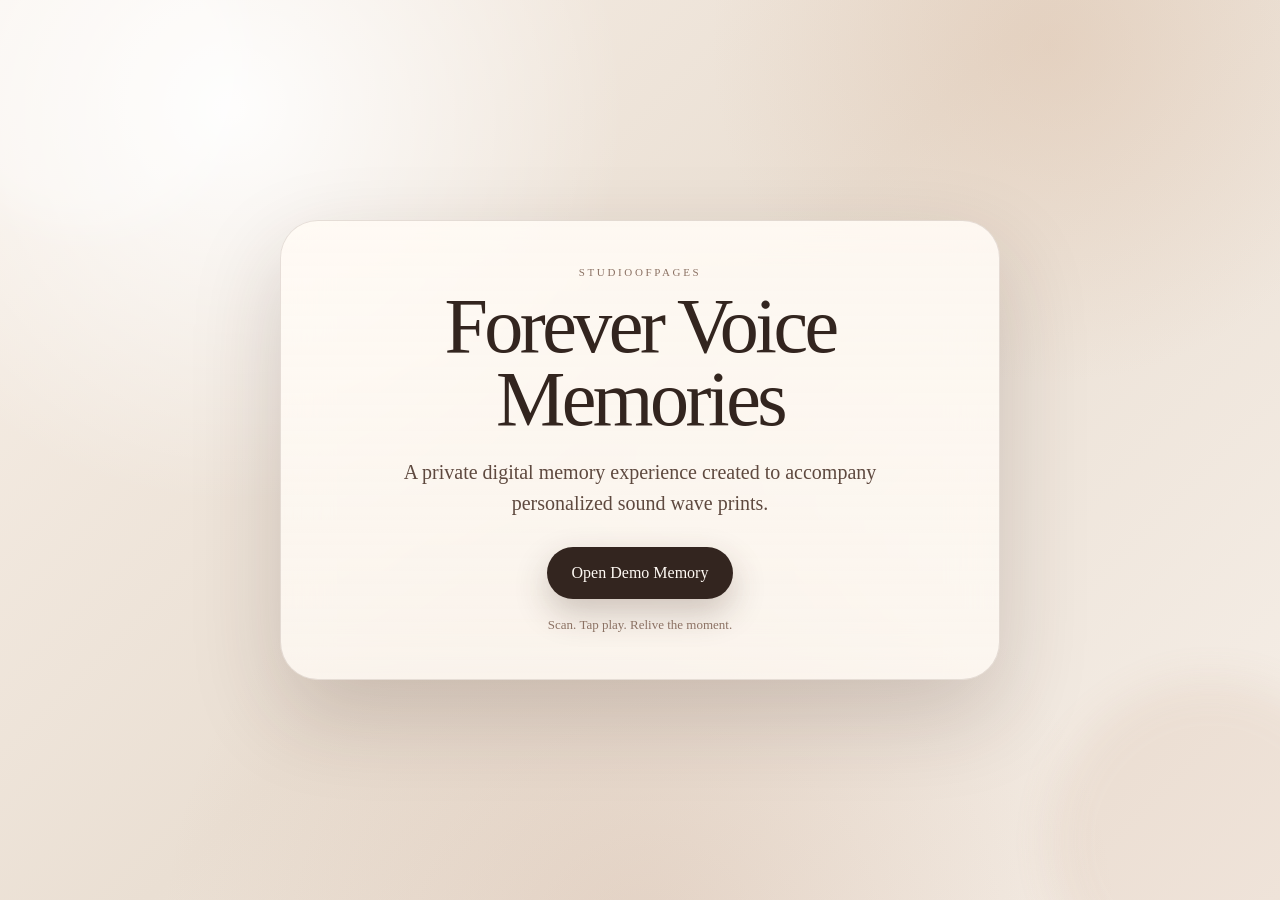
==== index.html @ 603de210 "Initial StudioOfPages Memories v4" ====
<!doctype html>
<html lang="en">
<head>
  <meta charset="utf-8">
  <meta name="viewport" content="width=device-width, initial-scale=1">
  <title>StudioOfPages Memories</title>
  <meta name="description" content="Private personalized memory pages by StudioOfPages.">
  <link rel="stylesheet" href="assets/style.css">
</head>
<body class="landing">
  <div class="ambient ambient-one"></div>
  <div class="ambient ambient-two"></div>

  <main class="landing-shell">
    <p class="kicker">StudioOfPages</p>
    <h1>Forever Voice Memories</h1>
    <p class="lead">
      A private digital memory experience created to accompany personalized sound wave prints.
    </p>
    <a class="primary-link" href="memory/0001/">Open Demo Memory</a>
    <p class="tiny">Scan. Tap play. Relive the moment.</p>
  </main>
</body>
</html>
---- assets/style.css ----
:root {
  --ink: #33251f;
  --muted: #8b7163;
  --paper: rgba(255, 250, 244, 0.78);
  --paper-strong: rgba(255, 250, 244, 0.92);
  --line: rgba(79, 53, 42, 0.14);
  --shadow: rgba(54, 35, 26, 0.18);
  --accent: #a7785f;
  --accent-dark: #51382f;
}

* {
  box-sizing: border-box;
}

html {
  min-height: 100%;
  background: #f4ebe2;
}

body {
  margin: 0;
  min-height: 100vh;
  font-family: ui-serif, Georgia, Cambria, "Times New Roman", serif;
  color: var(--ink);
  overflow-x: hidden;
  background:
    radial-gradient(circle at 18% 12%, rgba(255,255,255,0.92), transparent 30%),
    radial-gradient(circle at 82% 5%, rgba(216,183,157,0.36), transparent 25%),
    radial-gradient(circle at 50% 105%, rgba(184,139,111,0.22), transparent 42%),
    linear-gradient(135deg, #f8f0e8, #eadfd3 48%, #f6efe8);
  display: grid;
  place-items: center;
  padding: 24px;
}

.noise {
  position: fixed;
  inset: 0;
  pointer-events: none;
  opacity: .18;
  background-image:
    radial-gradient(circle at center, rgba(58,39,31,.12) 0 1px, transparent 1px);
  background-size: 18px 18px;
  mask-image: linear-gradient(to bottom, transparent, black 20%, black 80%, transparent);
}

.ambient {
  position: fixed;
  width: 320px;
  height: 320px;
  border-radius: 50%;
  filter: blur(20px);
  opacity: .45;
  pointer-events: none;
}

.ambient-one {
  top: -90px;
  left: -70px;
  background: rgba(255,255,255,.72);
  animation: floatA 12s ease-in-out infinite alternate;
}

.ambient-two {
  right: -90px;
  bottom: -100px;
  background: rgba(190,143,112,.28);
  animation: floatB 14s ease-in-out infinite alternate;
}

.memory-shell,
.landing-shell {
  width: min(100%, 720px);
  position: relative;
  z-index: 2;
  animation: reveal 900ms ease both;
}

.hero-panel,
.landing-shell {
  border: 1px solid var(--line);
  background: linear-gradient(180deg, var(--paper-strong), var(--paper));
  backdrop-filter: blur(24px);
  -webkit-backdrop-filter: blur(24px);
  border-radius: 38px;
  padding: clamp(22px, 5vw, 46px);
  text-align: center;
  box-shadow: 0 34px 90px var(--shadow);
}

.kicker {
  margin: 0 0 12px;
  font-size: 11px;
  line-height: 1;
  letter-spacing: .24em;
  text-transform: uppercase;
  color: var(--muted);
}

h1 {
  margin: 0;
  font-weight: 400;
  letter-spacing: -0.045em;
  font-size: clamp(40px, 10vw, 78px);
  line-height: .93;
}

.lead {
  max-width: 520px;
  margin: 22px auto 28px;
  font-size: 20px;
  line-height: 1.55;
  color: #5e493f;
}

.names {
  margin: 22px 0 3px;
  font-size: clamp(22px, 5vw, 33px);
  font-style: italic;
}

.date {
  margin: 0 0 28px;
  color: var(--muted);
  font-size: 14px;
  letter-spacing: .14em;
  text-transform: uppercase;
}

.photo-stage {
  width: min(100%, 430px);
  aspect-ratio: 4 / 5;
  margin: 0 auto;
  position: relative;
  border-radius: 34px;
  padding: 10px;
  background:
    linear-gradient(145deg, rgba(255,255,255,.9), rgba(255,255,255,.28)),
    rgba(255,255,255,.45);
  box-shadow:
    inset 0 0 0 1px rgba(255,255,255,.65),
    0 26px 70px rgba(70,45,32,.2);
  overflow: hidden;
}

.memory-photo {
  width: 100%;
  height: 100%;
  object-fit: cover;
  border-radius: 27px;
  display: block;
  transform: scale(1);
  filter: saturate(.94) contrast(1.02);
  transition: transform 1600ms ease, filter 1600ms ease;
}

.glass-player {
  position: absolute;
  left: 28px;
  right: 28px;
  bottom: 28px;
  min-height: 74px;
  display: flex;
  align-items: center;
  gap: 14px;
  padding: 12px;
  border: 1px solid rgba(255,255,255,.44);
  border-radius: 999px;
  background: rgba(255,250,244,.62);
  backdrop-filter: blur(22px);
  -webkit-backdrop-filter: blur(22px);
  box-shadow: 0 18px 42px rgba(45,28,19,.22);
}

.play-button {
  width: 52px;
  height: 52px;
  border: 0;
  border-radius: 50%;
  background: var(--ink);
  color: #fffaf4;
  display: grid;
  place-items: center;
  cursor: pointer;
  box-shadow: 0 12px 26px rgba(61,37,27,.28);
  flex: 0 0 auto;
}

.play-icon {
  font-size: 17px;
  transform: translateX(1px);
}

.player-copy {
  text-align: left;
}

.player-copy p,
.player-copy small {
  display: block;
  margin: 0;
}

.player-copy p {
  font-size: 17px;
  line-height: 1.1;
}

.player-copy small {
  margin-top: 4px;
  color: #785f52;
  font-size: 12px;
  letter-spacing: .03em;
}

.progress-wrap {
  width: min(100%, 430px);
  height: 5px;
  margin: 28px auto 0;
  border-radius: 999px;
  background: rgba(72,45,34,.13);
  overflow: hidden;
}

.progress-bar {
  width: 0%;
  height: 100%;
  border-radius: inherit;
  background: linear-gradient(90deg, #6a493e, #bb8266);
  transition: width 180ms linear;
}

.waveform {
  height: 86px;
  margin: 20px auto 4px;
  display: flex;
  align-items: center;
  justify-content: center;
  gap: 7px;
}

.waveform i {
  width: 4px;
  height: 24px;
  border-radius: 999px;
  background: var(--accent-dark);
  opacity: .58;
  transform-origin: center;
}

.waveform i:nth-child(2n) { height: 42px; }
.waveform i:nth-child(3n) { height: 62px; }
.waveform i:nth-child(4n) { height: 34px; }
.waveform i:nth-child(5n) { height: 72px; }

.message {
  max-width: 500px;
  margin: 0 auto;
  font-size: clamp(20px, 4.8vw, 29px);
  line-height: 1.45;
  color: #594237;
}

footer {
  margin-top: 34px;
  padding-top: 22px;
  border-top: 1px solid rgba(80,53,42,.12);
  display: grid;
  gap: 6px;
  color: #9a7f70;
  font-size: 12px;
  letter-spacing: .04em;
}

footer strong {
  color: #6c5145;
  font-weight: 400;
}

.primary-link {
  display: inline-flex;
  align-items: center;
  justify-content: center;
  min-height: 52px;
  padding: 0 25px;
  border-radius: 999px;
  text-decoration: none;
  color: #fffaf4;
  background: var(--ink);
  box-shadow: 0 14px 34px rgba(61,37,27,.24);
}

.tiny {
  margin: 18px 0 0;
  color: var(--muted);
  font-size: 13px;
}

.floating-hearts {
  position: fixed;
  inset: 0;
  pointer-events: none;
  z-index: 1;
  overflow: hidden;
}

.floating-hearts span {
  position: absolute;
  bottom: -40px;
  color: rgba(111,75,59,.25);
  font-size: 28px;
  animation: rise 10s linear infinite;
  opacity: 0;
}

.floating-hearts span:nth-child(1) { left: 12%; animation-delay: 0s; }
.floating-hearts span:nth-child(2) { left: 27%; animation-delay: 2.2s; }
.floating-hearts span:nth-child(3) { left: 55%; animation-delay: 4.1s; }
.floating-hearts span:nth-child(4) { left: 76%; animation-delay: 1.3s; }
.floating-hearts span:nth-child(5) { left: 88%; animation-delay: 5.4s; }

.is-playing .memory-photo {
  transform: scale(1.045);
  filter: saturate(1.03) contrast(1.04);
}

.is-playing .waveform i {
  animation: soundBars 760ms ease-in-out infinite;
}

.is-playing .waveform i:nth-child(2n) { animation-delay: 80ms; }
.is-playing .waveform i:nth-child(3n) { animation-delay: 140ms; }
.is-playing .waveform i:nth-child(4n) { animation-delay: 210ms; }
.is-playing .waveform i:nth-child(5n) { animation-delay: 280ms; }

.is-playing .floating-hearts span {
  opacity: 1;
}

@keyframes reveal {
  from { opacity: 0; transform: translateY(18px) scale(.985); }
  to { opacity: 1; transform: translateY(0) scale(1); }
}

@keyframes soundBars {
  0%, 100% { transform: scaleY(.35); opacity: .35; }
  50% { transform: scaleY(1.08); opacity: .92; }
}

@keyframes rise {
  0% { transform: translateY(0) scale(.7) rotate(0deg); opacity: 0; }
  18% { opacity: .85; }
  100% { transform: translateY(-115vh) scale(1.3) rotate(28deg); opacity: 0; }
}

@keyframes floatA {
  to { transform: translate(40px, 40px) scale(1.08); }
}

@keyframes floatB {
  to { transform: translate(-50px, -30px) scale(1.12); }
}

@media (max-width: 560px) {
  body {
    padding: 14px;
    align-items: start;
  }

  .hero-panel,
  .landing-shell {
    border-radius: 30px;
    padding: 24px 16px;
  }

  .photo-stage {
    border-radius: 28px;
    padding: 8px;
  }

  .memory-photo {
    border-radius: 22px;
  }

  .glass-player {
    left: 18px;
    right: 18px;
    bottom: 18px;
  }

  .waveform {
    gap: 5px;
  }

  .waveform i {
    width: 3px;
  }
}
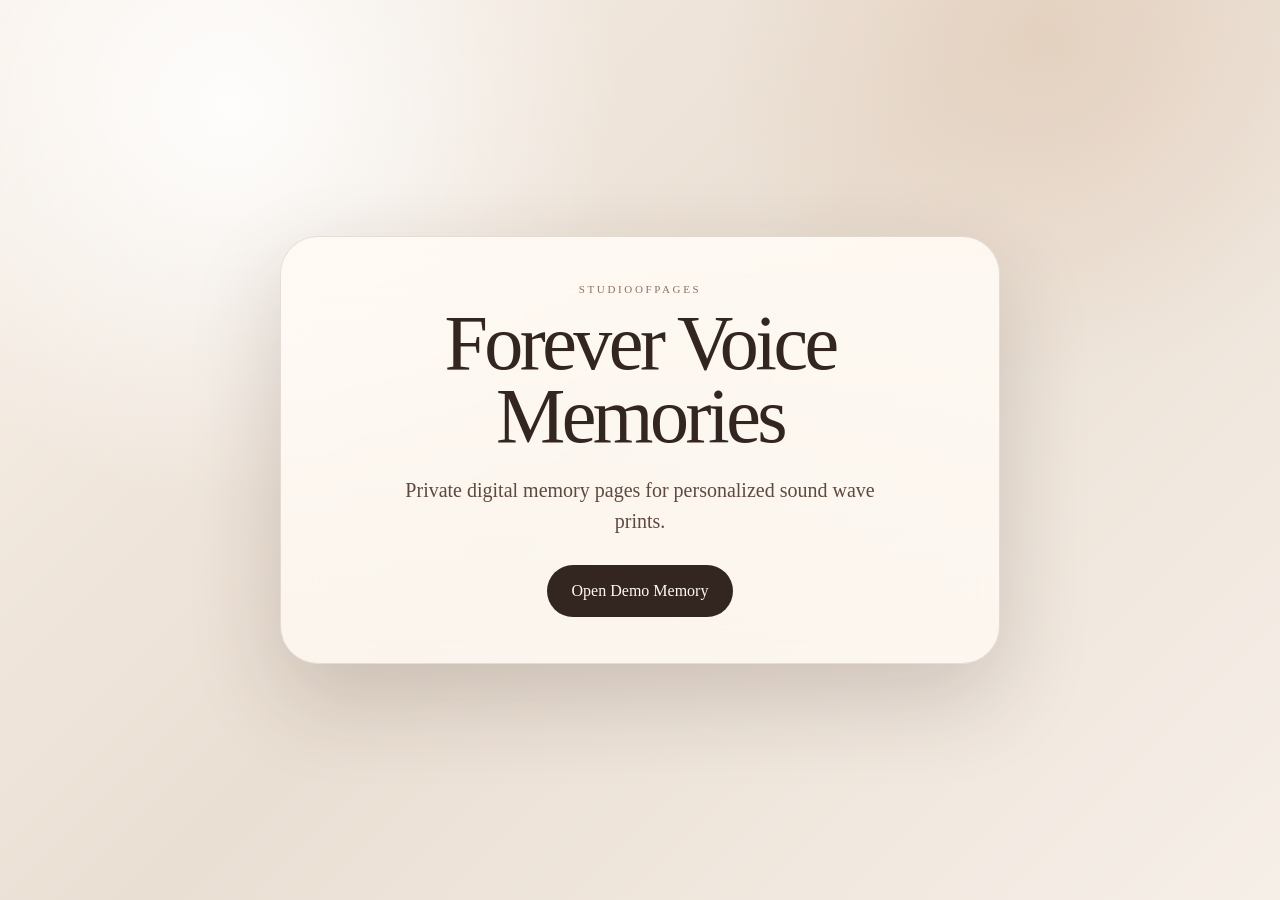
==== commit 9e583c10: "Migrate to single page architecture" ====
--- a/index.html
+++ b/index.html
@@ -4,21 +4,14 @@
   <meta charset="utf-8">
   <meta name="viewport" content="width=device-width, initial-scale=1">
   <title>StudioOfPages Memories</title>
-  <meta name="description" content="Private personalized memory pages by StudioOfPages.">
   <link rel="stylesheet" href="assets/style.css">
 </head>
 <body class="landing">
-  <div class="ambient ambient-one"></div>
-  <div class="ambient ambient-two"></div>
-
   <main class="landing-shell">
     <p class="kicker">StudioOfPages</p>
     <h1>Forever Voice Memories</h1>
-    <p class="lead">
-      A private digital memory experience created to accompany personalized sound wave prints.
-    </p>
-    <a class="primary-link" href="memory/0001/">Open Demo Memory</a>
-    <p class="tiny">Scan. Tap play. Relive the moment.</p>
+    <p class="lead">Private digital memory pages for personalized sound wave prints.</p>
+    <a class="primary-link" href="memory/?id=0001">Open Demo Memory</a>
   </main>
 </body>
 </html>
--- a/assets/style.css
+++ b/assets/style.css
@@ -5,29 +5,19 @@
   --paper-strong: rgba(255, 250, 244, 0.92);
   --line: rgba(79, 53, 42, 0.14);
   --shadow: rgba(54, 35, 26, 0.18);
-  --accent: #a7785f;
   --accent-dark: #51382f;
 }
 
-* {
-  box-sizing: border-box;
-}
-
-html {
-  min-height: 100%;
-  background: #f4ebe2;
-}
+* { box-sizing: border-box; }
 
 body {
   margin: 0;
   min-height: 100vh;
-  font-family: ui-serif, Georgia, Cambria, "Times New Roman", serif;
+  font-family: Georgia, "Times New Roman", serif;
   color: var(--ink);
-  overflow-x: hidden;
   background:
     radial-gradient(circle at 18% 12%, rgba(255,255,255,0.92), transparent 30%),
     radial-gradient(circle at 82% 5%, rgba(216,183,157,0.36), transparent 25%),
-    radial-gradient(circle at 50% 105%, rgba(184,139,111,0.22), transparent 42%),
     linear-gradient(135deg, #f8f0e8, #eadfd3 48%, #f6efe8);
   display: grid;
   place-items: center;
@@ -38,11 +28,9 @@
   position: fixed;
   inset: 0;
   pointer-events: none;
-  opacity: .18;
-  background-image:
-    radial-gradient(circle at center, rgba(58,39,31,.12) 0 1px, transparent 1px);
+  opacity: .15;
+  background-image: radial-gradient(circle at center, rgba(58,39,31,.12) 0 1px, transparent 1px);
   background-size: 18px 18px;
-  mask-image: linear-gradient(to bottom, transparent, black 20%, black 80%, transparent);
 }
 
 .ambient {
@@ -50,8 +38,8 @@
   width: 320px;
   height: 320px;
   border-radius: 50%;
-  filter: blur(20px);
-  opacity: .45;
+  filter: blur(22px);
+  opacity: .42;
   pointer-events: none;
 }
 
@@ -69,20 +57,17 @@
   animation: floatB 14s ease-in-out infinite alternate;
 }
 
-.memory-shell,
-.landing-shell {
+.memory-shell, .landing-shell {
   width: min(100%, 720px);
   position: relative;
   z-index: 2;
   animation: reveal 900ms ease both;
 }
 
-.hero-panel,
-.landing-shell {
+.hero-panel, .landing-shell {
   border: 1px solid var(--line);
   background: linear-gradient(180deg, var(--paper-strong), var(--paper));
   backdrop-filter: blur(24px);
-  -webkit-backdrop-filter: blur(24px);
   border-radius: 38px;
   padding: clamp(22px, 5vw, 46px);
   text-align: center;
@@ -92,7 +77,6 @@
 .kicker {
   margin: 0 0 12px;
   font-size: 11px;
-  line-height: 1;
   letter-spacing: .24em;
   text-transform: uppercase;
   color: var(--muted);
@@ -135,12 +119,8 @@
   position: relative;
   border-radius: 34px;
   padding: 10px;
-  background:
-    linear-gradient(145deg, rgba(255,255,255,.9), rgba(255,255,255,.28)),
-    rgba(255,255,255,.45);
-  box-shadow:
-    inset 0 0 0 1px rgba(255,255,255,.65),
-    0 26px 70px rgba(70,45,32,.2);
+  background: rgba(255,255,255,.45);
+  box-shadow: inset 0 0 0 1px rgba(255,255,255,.65), 0 26px 70px rgba(70,45,32,.2);
   overflow: hidden;
 }
 
@@ -150,8 +130,6 @@
   object-fit: cover;
   border-radius: 27px;
   display: block;
-  transform: scale(1);
-  filter: saturate(.94) contrast(1.02);
   transition: transform 1600ms ease, filter 1600ms ease;
 }
 
@@ -169,7 +147,6 @@
   border-radius: 999px;
   background: rgba(255,250,244,.62);
   backdrop-filter: blur(22px);
-  -webkit-backdrop-filter: blur(22px);
   box-shadow: 0 18px 42px rgba(45,28,19,.22);
 }
 
@@ -183,36 +160,13 @@
   display: grid;
   place-items: center;
   cursor: pointer;
-  box-shadow: 0 12px 26px rgba(61,37,27,.28);
   flex: 0 0 auto;
 }
 
-.play-icon {
-  font-size: 17px;
-  transform: translateX(1px);
-}
-
-.player-copy {
-  text-align: left;
-}
-
-.player-copy p,
-.player-copy small {
-  display: block;
-  margin: 0;
-}
-
-.player-copy p {
-  font-size: 17px;
-  line-height: 1.1;
-}
-
-.player-copy small {
-  margin-top: 4px;
-  color: #785f52;
-  font-size: 12px;
-  letter-spacing: .03em;
-}
+.player-copy { text-align: left; }
+.player-copy p, .player-copy small { display: block; margin: 0; }
+.player-copy p { font-size: 17px; line-height: 1.1; }
+.player-copy small { margin-top: 4px; color: #785f52; font-size: 12px; }
 
 .progress-wrap {
   width: min(100%, 430px);
@@ -246,7 +200,6 @@
   border-radius: 999px;
   background: var(--accent-dark);
   opacity: .58;
-  transform-origin: center;
 }
 
 .waveform i:nth-child(2n) { height: 42px; }
@@ -270,12 +223,6 @@
   gap: 6px;
   color: #9a7f70;
   font-size: 12px;
-  letter-spacing: .04em;
-}
-
-footer strong {
-  color: #6c5145;
-  font-weight: 400;
 }
 
 .primary-link {
@@ -288,37 +235,7 @@
   text-decoration: none;
   color: #fffaf4;
   background: var(--ink);
-  box-shadow: 0 14px 34px rgba(61,37,27,.24);
-}
-
-.tiny {
-  margin: 18px 0 0;
-  color: var(--muted);
-  font-size: 13px;
-}
-
-.floating-hearts {
-  position: fixed;
-  inset: 0;
-  pointer-events: none;
-  z-index: 1;
-  overflow: hidden;
-}
-
-.floating-hearts span {
-  position: absolute;
-  bottom: -40px;
-  color: rgba(111,75,59,.25);
-  font-size: 28px;
-  animation: rise 10s linear infinite;
-  opacity: 0;
-}
-
-.floating-hearts span:nth-child(1) { left: 12%; animation-delay: 0s; }
-.floating-hearts span:nth-child(2) { left: 27%; animation-delay: 2.2s; }
-.floating-hearts span:nth-child(3) { left: 55%; animation-delay: 4.1s; }
-.floating-hearts span:nth-child(4) { left: 76%; animation-delay: 1.3s; }
-.floating-hearts span:nth-child(5) { left: 88%; animation-delay: 5.4s; }
+}
 
 .is-playing .memory-photo {
   transform: scale(1.045);
@@ -334,10 +251,6 @@
 .is-playing .waveform i:nth-child(4n) { animation-delay: 210ms; }
 .is-playing .waveform i:nth-child(5n) { animation-delay: 280ms; }
 
-.is-playing .floating-hearts span {
-  opacity: 1;
-}
-
 @keyframes reveal {
   from { opacity: 0; transform: translateY(18px) scale(.985); }
   to { opacity: 1; transform: translateY(0) scale(1); }
@@ -348,52 +261,15 @@
   50% { transform: scaleY(1.08); opacity: .92; }
 }
 
-@keyframes rise {
-  0% { transform: translateY(0) scale(.7) rotate(0deg); opacity: 0; }
-  18% { opacity: .85; }
-  100% { transform: translateY(-115vh) scale(1.3) rotate(28deg); opacity: 0; }
-}
-
-@keyframes floatA {
-  to { transform: translate(40px, 40px) scale(1.08); }
-}
-
-@keyframes floatB {
-  to { transform: translate(-50px, -30px) scale(1.12); }
-}
+@keyframes floatA { to { transform: translate(40px, 40px) scale(1.08); } }
+@keyframes floatB { to { transform: translate(-50px, -30px) scale(1.12); } }
 
 @media (max-width: 560px) {
-  body {
-    padding: 14px;
-    align-items: start;
-  }
-
-  .hero-panel,
-  .landing-shell {
-    border-radius: 30px;
-    padding: 24px 16px;
-  }
-
-  .photo-stage {
-    border-radius: 28px;
-    padding: 8px;
-  }
-
-  .memory-photo {
-    border-radius: 22px;
-  }
-
-  .glass-player {
-    left: 18px;
-    right: 18px;
-    bottom: 18px;
-  }
-
-  .waveform {
-    gap: 5px;
-  }
-
-  .waveform i {
-    width: 3px;
-  }
-}
+  body { padding: 14px; align-items: start; }
+  .hero-panel, .landing-shell { border-radius: 30px; padding: 24px 16px; }
+  .photo-stage { border-radius: 28px; padding: 8px; }
+  .memory-photo { border-radius: 22px; }
+  .glass-player { left: 18px; right: 18px; bottom: 18px; }
+  .waveform { gap: 5px; }
+  .waveform i { width: 3px; }
+}
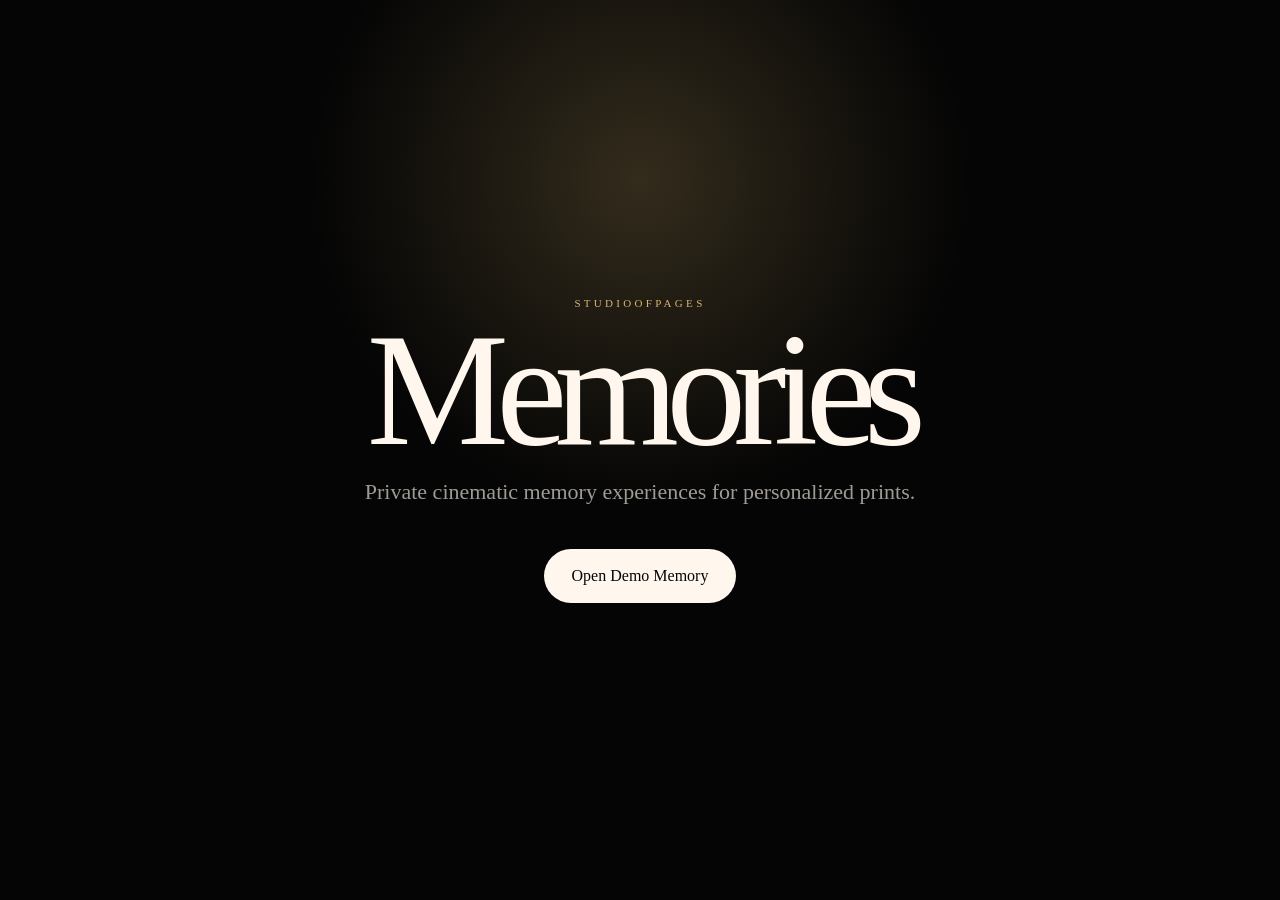
==== commit bca22219: "Install Ultimate v1.0" ====
--- a/index.html
+++ b/index.html
@@ -1,17 +1,4 @@
 <!doctype html>
-<html lang="en">
-<head>
-  <meta charset="utf-8">
-  <meta name="viewport" content="width=device-width, initial-scale=1">
-  <title>StudioOfPages Memories</title>
-  <link rel="stylesheet" href="assets/style.css">
-</head>
-<body class="landing">
-  <main class="landing-shell">
-    <p class="kicker">StudioOfPages</p>
-    <h1>Forever Voice Memories</h1>
-    <p class="lead">Private digital memory pages for personalized sound wave prints.</p>
-    <a class="primary-link" href="memory/?id=0001">Open Demo Memory</a>
-  </main>
-</body>
-</html>
+<html lang="en"><head><meta charset="utf-8"><meta name="viewport" content="width=device-width, initial-scale=1">
+<title>StudioOfPages Memories</title><link rel="stylesheet" href="assets/style.css?v=ultimate-v1"></head>
+<body class="sop-home"><main class="sop-home__inner"><p class="sop-eyebrow">StudioOfPages</p><h1>Memories</h1><p>Private cinematic memory experiences for personalized prints.</p><a href="memory/?id=0001">Open Demo Memory</a></main></body></html>
--- a/assets/style.css
+++ b/assets/style.css
@@ -1,275 +1 @@
-:root {
-  --ink: #33251f;
-  --muted: #8b7163;
-  --paper: rgba(255, 250, 244, 0.78);
-  --paper-strong: rgba(255, 250, 244, 0.92);
-  --line: rgba(79, 53, 42, 0.14);
-  --shadow: rgba(54, 35, 26, 0.18);
-  --accent-dark: #51382f;
-}
-
-* { box-sizing: border-box; }
-
-body {
-  margin: 0;
-  min-height: 100vh;
-  font-family: Georgia, "Times New Roman", serif;
-  color: var(--ink);
-  background:
-    radial-gradient(circle at 18% 12%, rgba(255,255,255,0.92), transparent 30%),
-    radial-gradient(circle at 82% 5%, rgba(216,183,157,0.36), transparent 25%),
-    linear-gradient(135deg, #f8f0e8, #eadfd3 48%, #f6efe8);
-  display: grid;
-  place-items: center;
-  padding: 24px;
-}
-
-.noise {
-  position: fixed;
-  inset: 0;
-  pointer-events: none;
-  opacity: .15;
-  background-image: radial-gradient(circle at center, rgba(58,39,31,.12) 0 1px, transparent 1px);
-  background-size: 18px 18px;
-}
-
-.ambient {
-  position: fixed;
-  width: 320px;
-  height: 320px;
-  border-radius: 50%;
-  filter: blur(22px);
-  opacity: .42;
-  pointer-events: none;
-}
-
-.ambient-one {
-  top: -90px;
-  left: -70px;
-  background: rgba(255,255,255,.72);
-  animation: floatA 12s ease-in-out infinite alternate;
-}
-
-.ambient-two {
-  right: -90px;
-  bottom: -100px;
-  background: rgba(190,143,112,.28);
-  animation: floatB 14s ease-in-out infinite alternate;
-}
-
-.memory-shell, .landing-shell {
-  width: min(100%, 720px);
-  position: relative;
-  z-index: 2;
-  animation: reveal 900ms ease both;
-}
-
-.hero-panel, .landing-shell {
-  border: 1px solid var(--line);
-  background: linear-gradient(180deg, var(--paper-strong), var(--paper));
-  backdrop-filter: blur(24px);
-  border-radius: 38px;
-  padding: clamp(22px, 5vw, 46px);
-  text-align: center;
-  box-shadow: 0 34px 90px var(--shadow);
-}
-
-.kicker {
-  margin: 0 0 12px;
-  font-size: 11px;
-  letter-spacing: .24em;
-  text-transform: uppercase;
-  color: var(--muted);
-}
-
-h1 {
-  margin: 0;
-  font-weight: 400;
-  letter-spacing: -0.045em;
-  font-size: clamp(40px, 10vw, 78px);
-  line-height: .93;
-}
-
-.lead {
-  max-width: 520px;
-  margin: 22px auto 28px;
-  font-size: 20px;
-  line-height: 1.55;
-  color: #5e493f;
-}
-
-.names {
-  margin: 22px 0 3px;
-  font-size: clamp(22px, 5vw, 33px);
-  font-style: italic;
-}
-
-.date {
-  margin: 0 0 28px;
-  color: var(--muted);
-  font-size: 14px;
-  letter-spacing: .14em;
-  text-transform: uppercase;
-}
-
-.photo-stage {
-  width: min(100%, 430px);
-  aspect-ratio: 4 / 5;
-  margin: 0 auto;
-  position: relative;
-  border-radius: 34px;
-  padding: 10px;
-  background: rgba(255,255,255,.45);
-  box-shadow: inset 0 0 0 1px rgba(255,255,255,.65), 0 26px 70px rgba(70,45,32,.2);
-  overflow: hidden;
-}
-
-.memory-photo {
-  width: 100%;
-  height: 100%;
-  object-fit: cover;
-  border-radius: 27px;
-  display: block;
-  transition: transform 1600ms ease, filter 1600ms ease;
-}
-
-.glass-player {
-  position: absolute;
-  left: 28px;
-  right: 28px;
-  bottom: 28px;
-  min-height: 74px;
-  display: flex;
-  align-items: center;
-  gap: 14px;
-  padding: 12px;
-  border: 1px solid rgba(255,255,255,.44);
-  border-radius: 999px;
-  background: rgba(255,250,244,.62);
-  backdrop-filter: blur(22px);
-  box-shadow: 0 18px 42px rgba(45,28,19,.22);
-}
-
-.play-button {
-  width: 52px;
-  height: 52px;
-  border: 0;
-  border-radius: 50%;
-  background: var(--ink);
-  color: #fffaf4;
-  display: grid;
-  place-items: center;
-  cursor: pointer;
-  flex: 0 0 auto;
-}
-
-.player-copy { text-align: left; }
-.player-copy p, .player-copy small { display: block; margin: 0; }
-.player-copy p { font-size: 17px; line-height: 1.1; }
-.player-copy small { margin-top: 4px; color: #785f52; font-size: 12px; }
-
-.progress-wrap {
-  width: min(100%, 430px);
-  height: 5px;
-  margin: 28px auto 0;
-  border-radius: 999px;
-  background: rgba(72,45,34,.13);
-  overflow: hidden;
-}
-
-.progress-bar {
-  width: 0%;
-  height: 100%;
-  border-radius: inherit;
-  background: linear-gradient(90deg, #6a493e, #bb8266);
-  transition: width 180ms linear;
-}
-
-.waveform {
-  height: 86px;
-  margin: 20px auto 4px;
-  display: flex;
-  align-items: center;
-  justify-content: center;
-  gap: 7px;
-}
-
-.waveform i {
-  width: 4px;
-  height: 24px;
-  border-radius: 999px;
-  background: var(--accent-dark);
-  opacity: .58;
-}
-
-.waveform i:nth-child(2n) { height: 42px; }
-.waveform i:nth-child(3n) { height: 62px; }
-.waveform i:nth-child(4n) { height: 34px; }
-.waveform i:nth-child(5n) { height: 72px; }
-
-.message {
-  max-width: 500px;
-  margin: 0 auto;
-  font-size: clamp(20px, 4.8vw, 29px);
-  line-height: 1.45;
-  color: #594237;
-}
-
-footer {
-  margin-top: 34px;
-  padding-top: 22px;
-  border-top: 1px solid rgba(80,53,42,.12);
-  display: grid;
-  gap: 6px;
-  color: #9a7f70;
-  font-size: 12px;
-}
-
-.primary-link {
-  display: inline-flex;
-  align-items: center;
-  justify-content: center;
-  min-height: 52px;
-  padding: 0 25px;
-  border-radius: 999px;
-  text-decoration: none;
-  color: #fffaf4;
-  background: var(--ink);
-}
-
-.is-playing .memory-photo {
-  transform: scale(1.045);
-  filter: saturate(1.03) contrast(1.04);
-}
-
-.is-playing .waveform i {
-  animation: soundBars 760ms ease-in-out infinite;
-}
-
-.is-playing .waveform i:nth-child(2n) { animation-delay: 80ms; }
-.is-playing .waveform i:nth-child(3n) { animation-delay: 140ms; }
-.is-playing .waveform i:nth-child(4n) { animation-delay: 210ms; }
-.is-playing .waveform i:nth-child(5n) { animation-delay: 280ms; }
-
-@keyframes reveal {
-  from { opacity: 0; transform: translateY(18px) scale(.985); }
-  to { opacity: 1; transform: translateY(0) scale(1); }
-}
-
-@keyframes soundBars {
-  0%, 100% { transform: scaleY(.35); opacity: .35; }
-  50% { transform: scaleY(1.08); opacity: .92; }
-}
-
-@keyframes floatA { to { transform: translate(40px, 40px) scale(1.08); } }
-@keyframes floatB { to { transform: translate(-50px, -30px) scale(1.12); } }
-
-@media (max-width: 560px) {
-  body { padding: 14px; align-items: start; }
-  .hero-panel, .landing-shell { border-radius: 30px; padding: 24px 16px; }
-  .photo-stage { border-radius: 28px; padding: 8px; }
-  .memory-photo { border-radius: 22px; }
-  .glass-player { left: 18px; right: 18px; bottom: 18px; }
-  .waveform { gap: 5px; }
-  .waveform i { width: 3px; }
-}
+:root{--sop-bg:#050505;--sop-cream:#fff7ee;--sop-muted:rgba(255,247,238,.62);--sop-soft:rgba(255,247,238,.82);--sop-gold:#d8b56f;--sop-glass:rgba(255,247,238,.10);--sop-line:rgba(255,247,238,.22);--sop-shadow:rgba(0,0,0,.55)}*{box-sizing:border-box}html,body{margin:0;min-height:100%;background:var(--sop-bg);color:var(--sop-cream);font-family:Georgia,"Times New Roman",serif}body{overflow-x:hidden}.sop-home{min-height:100svh;display:grid;place-items:center;background:radial-gradient(circle at 50% 20%,rgba(216,181,111,.22),transparent 34%),#050505}.sop-home__inner{width:min(92%,760px);text-align:center;padding:80px 22px}.sop-home h1{margin:0;font-size:clamp(72px,16vw,160px);line-height:.82;letter-spacing:-.08em;font-weight:400}.sop-home p:not(.sop-eyebrow){font-size:22px;color:var(--sop-muted)}.sop-home a{display:inline-flex;min-height:54px;align-items:center;justify-content:center;margin-top:22px;padding:0 28px;border-radius:999px;background:var(--sop-cream);color:#050505;text-decoration:none}.sop-grain{position:fixed;inset:0;z-index:50;pointer-events:none;opacity:.12;background-image:radial-gradient(rgba(255,255,255,.24) 1px,transparent 1px);background-size:4px 4px;mix-blend-mode:overlay}.sop-intro{position:fixed;inset:0;z-index:999;display:grid;place-items:center;background:#030303;animation:sopIntroGone .9s ease forwards;animation-delay:2.8s}.sop-intro__inner{text-align:center;animation:sopIntroText 2.5s ease forwards}.sop-intro__inner p,.sop-eyebrow,.sop-section__label{margin:0 0 16px;font-size:11px;letter-spacing:.3em;text-transform:uppercase;color:var(--sop-gold)}.sop-intro__inner h1{margin:0;font-size:clamp(32px,8vw,78px);font-weight:400;letter-spacing:-.06em}.sop-memory{width:100%}.sop-hero{position:relative;min-height:100svh;display:grid;place-items:end center;overflow:hidden}.sop-hero:before{content:"";position:absolute;inset:0;z-index:1;background:radial-gradient(circle at 50% 68%,rgba(216,181,111,.22),transparent 34%),radial-gradient(circle at 18% 18%,rgba(255,247,238,.08),transparent 28%);pointer-events:none;animation:sopLightBreath 6s ease-in-out infinite alternate}.sop-hero__media,.sop-hero__image{position:absolute;inset:0;width:100%;height:100%}.sop-hero__media{transform:translateY(var(--hero-parallax,0px));transition:transform .08s linear}.sop-hero__image{object-fit:cover;opacity:0;animation:sopPhotoReveal 3.8s ease forwards;animation-delay:2.4s}.sop-hero__overlay{position:absolute;inset:0;transform:translateY(calc(var(--hero-parallax,0px)*-.35));background:linear-gradient(to top,rgba(0,0,0,.92),rgba(0,0,0,.36) 48%,rgba(0,0,0,.08)),radial-gradient(circle at 50% 74%,rgba(216,181,111,.18),transparent 40%)}.sop-hero__content{position:relative;z-index:2;width:min(100%,900px);text-align:center;padding:0 22px 44px;opacity:0;animation:sopHeroContentReveal 1.6s ease forwards;animation-delay:4.2s}.sop-title{margin:0;font-size:clamp(52px,13vw,124px);line-height:.82;letter-spacing:-.085em;font-weight:400;text-shadow:0 24px 80px rgba(0,0,0,.65)}.sop-names{margin:22px 0 4px;font-size:clamp(22px,5vw,38px);font-style:italic}.sop-date{margin:0 0 28px;font-size:12px;letter-spacing:.2em;text-transform:uppercase;color:var(--sop-muted)}.sop-player{display:inline-flex;align-items:center;gap:16px;padding:12px 22px 12px 12px;border:1px solid var(--sop-line);border-radius:999px;background:var(--sop-glass);backdrop-filter:blur(20px);-webkit-backdrop-filter:blur(20px);box-shadow:0 22px 70px var(--sop-shadow);animation:sopPlayerFloat 4.5s ease-in-out infinite alternate}.sop-play{width:62px;height:62px;border:0;border-radius:50%;background:var(--sop-cream);color:#050505;display:grid;place-items:center;cursor:pointer}.sop-play__icon{font-size:22px;transform:translateX(2px)}.sop-player__text{text-align:left}.sop-player__text p{margin:0;font-size:17px}.sop-player__text span{display:block;margin-top:3px;color:var(--sop-muted);font-size:12px}.sop-time{display:flex;justify-content:center;align-items:center;gap:8px;font-size:13px;letter-spacing:.08em;color:rgba(255,247,238,.65);font-variant-numeric:tabular-nums}.sop-progress{width:min(100%,520px);height:3px;margin:28px auto 0;border-radius:999px;background:rgba(255,247,238,.18);overflow:hidden;cursor:pointer}.sop-progress__bar{width:0%;height:100%;background:linear-gradient(90deg,var(--sop-gold),var(--sop-cream))}.sop-wave{display:flex;justify-content:center;align-items:center;gap:5px}.sop-wave--mini{height:72px;margin:18px auto 0;opacity:0;transform:translateY(16px);transition:opacity .8s ease,transform .8s ease}.sop-wave--large{width:min(100%,900px);height:180px;margin:28px auto 0}.sop-wave i{width:3px;border-radius:999px;background:rgba(216,181,111,.86);transform-origin:center}.sop-scroll-hint{margin-top:26px;display:grid;place-items:center;gap:8px;color:rgba(255,247,238,.55);font-size:10px;letter-spacing:.24em;text-transform:uppercase}.sop-scroll-hint span{width:1px;height:34px;background:linear-gradient(to bottom,transparent,var(--sop-gold),transparent);animation:sopScrollLine 1.8s ease-in-out infinite}.sop-scroll-hint p{margin:0}.sop-section{min-height:100svh;padding:120px 24px;background:#050505;opacity:0;transform:translateY(70px);filter:blur(10px);transition:opacity 1.2s ease,transform 1.2s ease,filter 1.2s ease}.sop-section.is-visible{opacity:1;transform:translateY(0);filter:blur(0)}.sop-story,.sop-sound,.sop-ending{display:grid;place-items:center;text-align:center}.sop-section__title{max-width:880px;margin:0 0 28px;font-weight:400;font-size:clamp(40px,9vw,100px);line-height:.92;letter-spacing:-.075em}.sop-story__text{max-width:780px;margin:0;font-size:clamp(24px,5vw,48px);line-height:1.18;color:var(--sop-soft)}.sop-gallery{display:block}.sop-gallery .sop-section__label{text-align:center;margin-bottom:42px}.sop-gallery__grid{width:min(100%,1100px);margin:0 auto;display:grid;grid-template-columns:repeat(6,1fr);gap:14px}.sop-gallery__card{min-height:310px;border-radius:28px;overflow:hidden;background:#111;cursor:pointer;transition:transform .45s ease,filter .45s ease}.sop-gallery__card:hover{transform:translateY(-6px);filter:brightness(1.08)}.sop-gallery__card:nth-child(1){grid-column:span 4}.sop-gallery__card:nth-child(2){grid-column:span 2}.sop-gallery__card:nth-child(3){grid-column:span 2}.sop-gallery__card:nth-child(4){grid-column:span 4}.sop-gallery__card img{width:100%;height:100%;object-fit:cover;display:block;filter:brightness(.82) contrast(1.05)}.sop-sound{background:radial-gradient(circle at 50% 50%,rgba(216,181,111,.14),transparent 42%),#050505}.sop-ending{background:#000}.sop-ending__quote{max-width:820px;margin:0;font-size:clamp(44px,10vw,112px);line-height:.86;letter-spacing:-.085em}.sop-ending__names{display:block;margin-top:34px;font-size:26px;font-style:italic;color:var(--sop-gold)}.sop-ending__brand{margin-top:12px;color:rgba(255,247,238,.46);letter-spacing:.16em;text-transform:uppercase}.sop-lightbox{position:fixed;inset:0;z-index:1000;display:grid;place-items:center;background:rgba(0,0,0,.92);opacity:0;visibility:hidden;pointer-events:none;transition:opacity .45s ease,visibility .45s ease}.sop-lightbox.is-open{opacity:1;visibility:visible;pointer-events:auto}.sop-lightbox__image{max-width:92vw;max-height:86svh;object-fit:contain;border-radius:22px;box-shadow:0 30px 100px rgba(0,0,0,.7)}.sop-lightbox__close,.sop-lightbox__nav{position:fixed;border:1px solid rgba(255,247,238,.22);background:rgba(255,247,238,.1);color:var(--sop-cream);backdrop-filter:blur(18px);-webkit-backdrop-filter:blur(18px);cursor:pointer}.sop-lightbox__close{top:22px;right:22px;width:48px;height:48px;border-radius:50%;font-size:32px;line-height:1}.sop-lightbox__nav{top:50%;transform:translateY(-50%);width:54px;height:72px;border-radius:999px;font-size:54px;line-height:1}.sop-lightbox__nav--prev{left:18px}.sop-lightbox__nav--next{right:18px}.sop-ambient{position:fixed;width:340px;height:340px;border-radius:50%;pointer-events:none;z-index:1;filter:blur(34px);opacity:.28}.sop-ambient--one{top:-110px;left:-90px;background:rgba(216,181,111,.34);animation:sopAmbientOne 10s ease-in-out infinite alternate}.sop-ambient--two{right:-120px;bottom:18%;background:rgba(255,247,238,.12);animation:sopAmbientTwo 12s ease-in-out infinite alternate}.is-playing .sop-hero__image{transform:scale(1.11);filter:brightness(.78) contrast(1.08) saturate(1.02)}.is-playing .sop-wave--mini{opacity:1;transform:translateY(0)}.is-playing .sop-wave i{animation:sopPulseBars .72s ease-in-out infinite}.is-playing .sop-wave i:nth-child(2n){animation-delay:.07s}.is-playing .sop-wave i:nth-child(3n){animation-delay:.14s}.is-playing .sop-wave i:nth-child(5n){animation-delay:.24s}.theme-wedding{--sop-gold:#e2c780;--sop-cream:#fff9f1}.theme-luxury{--sop-gold:#d7b16a;--sop-cream:#fff7ee}.theme-pet,.theme-nature{--sop-gold:#b6c794;--sop-cream:#f7f3e8}.theme-baby,.theme-warm{--sop-gold:#d69a65;--sop-cream:#fff1e4}@keyframes sopIntroText{0%{opacity:0;transform:translateY(16px)}24%{opacity:1;transform:translateY(0)}72%{opacity:1;transform:translateY(0)}100%{opacity:0;transform:translateY(-12px)}}@keyframes sopIntroGone{to{opacity:0;visibility:hidden;pointer-events:none}}@keyframes sopPhotoReveal{0%{opacity:0;transform:scale(1.16);filter:brightness(.28) blur(12px)}100%{opacity:1;transform:scale(1.02);filter:brightness(.62) contrast(1.08) saturate(.95)}}@keyframes sopHeroContentReveal{from{opacity:0;transform:translateY(34px);filter:blur(8px)}to{opacity:1;transform:translateY(0);filter:blur(0)}}@keyframes sopLightBreath{from{opacity:.45;transform:scale(1)}to{opacity:.85;transform:scale(1.08)}}@keyframes sopPlayerFloat{from{transform:translateY(8px)}to{transform:translateY(0)}}@keyframes sopScrollLine{0%,100%{opacity:.25;transform:scaleY(.55)}50%{opacity:1;transform:scaleY(1)}}@keyframes sopPulseBars{0%,100%{transform:scaleY(.35);opacity:.42}50%{transform:scaleY(1.12);opacity:1}}@keyframes sopAmbientOne{from{transform:translate3d(0,0,0) scale(1)}to{transform:translate3d(42px,36px,0) scale(1.12)}}@keyframes sopAmbientTwo{from{transform:translate3d(0,0,0) scale(1)}to{transform:translate3d(-38px,-28px,0) scale(1.16)}}@media(max-width:680px){.sop-hero__content{padding-bottom:38px}.sop-player{padding-right:18px;gap:12px}.sop-play{width:56px;height:56px}.sop-time{display:none}.sop-gallery__grid{grid-template-columns:1fr}.sop-gallery__card,.sop-gallery__card:nth-child(1),.sop-gallery__card:nth-child(2),.sop-gallery__card:nth-child(3),.sop-gallery__card:nth-child(4){grid-column:span 1;min-height:420px}}
